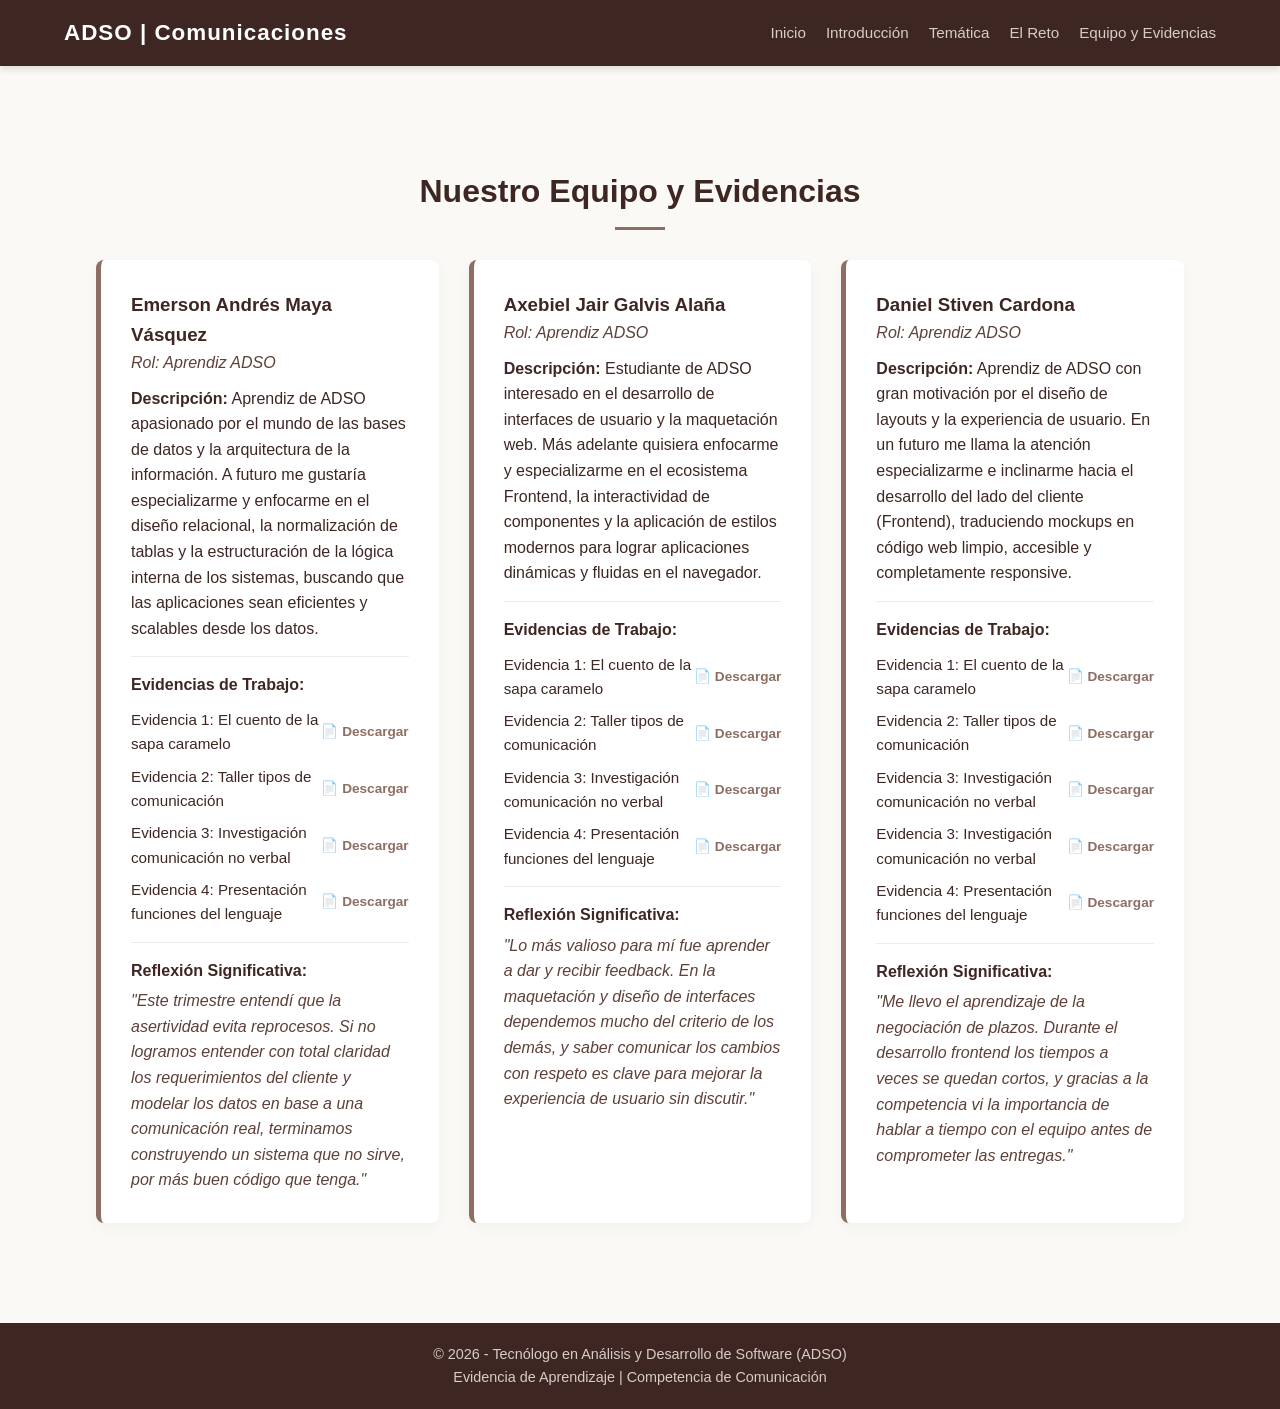
==== equipo_evidencias.html @ 459ed308 "primer commit" ====
<!DOCTYPE html>
<html lang="es">
<head>
    <meta charset="UTF-8">
    <meta name="viewport" content="width=device-width, initial-scale=1.0">
    <title>Equipo y Evidencias</title>
    <link rel="stylesheet" href="estilos.css">
</head>
<body>

    <header>
        <div class="nav-container">
            <div class="logo">ADSO | Comunicaciones</div>
            <nav>
                <ul>
                    <li><a href="index.html">Inicio</a></li>
                    <li><a href="introduccion.html">Introducción</a></li>
                    <li><a href="tematica.html">Temática</a></li>
                    <li><a href="reto.html">El Reto</a></li>
                    <li><a href="equipo_evidencias.html">Equipo y Evidencias</a></li>
                </ul>
            </nav>
        </div>
    </header>

    <div class="container">
        <section id="equipo" style="border: none;">
            <h2>Nuestro Equipo y Evidencias</h2>
            <div class="grid-equipo">
                
                <div class="card">
                    <h3>Emerson Andrés Maya Vásquez</h3>
                    <p class="rol-tag">Rol: Aprendiz ADSO</p>
                    <p><strong>Descripción:</strong> Aprendiz de ADSO apasionado por el mundo de las bases de datos y la arquitectura de la información. A futuro me gustaría especializarme y enfocarme en el diseño relacional, la normalización de tablas y la estructuración de la lógica interna de los sistemas, buscando que las aplicaciones sean eficientes y scalables desde los datos.</p>
                    
                    <hr class="divisor">
                    <p><strong>Evidencias de Trabajo:</strong></p>
                    <ul class="lista-evidencias">
                        <li>
                            <span>Evidencia 1: El cuento de la sapa caramelo</span>
                            <a href="Trabajos_Emerson/CUENTO_SAPA_CARAMELO.jpg" class="evidencia-link" download="Cuento_Sapa_Caramelo.jpg">📄 Descargar</a>
                        </li>
                        <li>
                            <span>Evidencia 2: Taller tipos de comunicación</span>
                            <a href="Trabajos_Emerson/actividadParejas1.pdf" class="evidencia-link" download="Taller_Tipos_Comunicacion.pdf">📄 Descargar</a>
                        </li>
                        <li>
                            <span>Evidencia 3: Investigación comunicación no verbal</span>
                            <a href="Trabajos_Emerson/COMUNICACIÓN_NO_VERBAL.docx" class="evidencia-link" download="Investigacion_Comunicacion_No_Verbal.docx">📄 Descargar</a>
                        </li>
                        <li>
                            <span>Evidencia 4: Presentación funciones del lenguaje</span>
                            <a href="Trabajos_Emerson/Técnicas_de_Comunicación_Asertiva.pdf" class="evidencia-link" download="Presentacion_Funciones_Lenguaje.docx">📄 Descargar</a>
                        </li>
                    </ul>
                    
                    <hr class="divisor">
                    <p><strong>Reflexión Significativa:</strong></p>
                    <p class="reflexion-texto">"Este trimestre entendí que la asertividad evita reprocesos. Si no logramos entender con total claridad los requerimientos del cliente y modelar los datos en base a una comunicación real, terminamos construyendo un sistema que no sirve, por más buen código que tenga."</p>
                </div>

                <div class="card">
                    <h3>Axebiel Jair Galvis Alaña</h3>
                    <p class="rol-tag">Rol: Aprendiz ADSO</p>
                    <p><strong>Descripción:</strong> Estudiante de ADSO interesado en el desarrollo de interfaces de usuario y la maquetación web. Más adelante quisiera enfocarme y especializarme en el ecosistema Frontend, la interactividad de componentes y la aplicación de estilos modernos para lograr aplicaciones dinámicas y fluidas en el navegador.</p>
                    
                    <hr class="divisor">
                    <p><strong>Evidencias de Trabajo:</strong></p>
                    <ul class="lista-evidencias">
                        <li>
                            <span>Evidencia 1: El cuento de la sapa caramelo</span>
                            <a href="Trabajos_Axebiel/Cuento_sapa.jpeg" class="evidencia-link" download="Cuento_Sapa_Caramelo_Axebiel.jpg">📄 Descargar</a>
                        </li>
                        <li>
                            <span>Evidencia 2: Taller tipos de comunicación</span>
                            <a href="Trabajos_Axebiel/TALLER_DE_COMUNICACIÓN_ASERTIVA.docx" class="evidencia-link" download="Taller_Tipos_Comunicacion_Axebiel.pdf">📄 Descargar</a>
                        </li>
                        <li>
                            <span>Evidencia 3: Investigación comunicación no verbal</span>
                            <a href="Trabajos_Axebiel/Document_12.docx" class="evidencia-link" download="Investigacion_No_Verbal_Axebiel.docx">📄 Descargar</a>
                        </li>
                        <li>
                            <span>Evidencia 4: Presentación funciones del lenguaje</span>
                            <a href="Trabajos_Axebiel/Funcion_Apelativa.pptx" class="evidencia-link" download="Funciones_Lenguaje_Axebiel.docx">📄 Descargar</a>
                        </li>
                    </ul>
                    
                    <hr class="divisor">
                    <p><strong>Reflexión Significativa:</strong></p>
                    <p class="reflexion-texto">"Lo más valioso para mí fue aprender a dar y recibir feedback. En la maquetación y diseño de interfaces dependemos mucho del criterio de los demás, y saber comunicar los cambios con respeto es clave para mejorar la experiencia de usuario sin discutir."</p>
                </div>

                <div class="card">
                    <h3>Daniel Stiven Cardona</h3>
                    <p class="rol-tag">Rol: Aprendiz ADSO</p>
                    <p><strong>Descripción:</strong> Aprendiz de ADSO con gran motivación por el diseño de layouts y la experiencia de usuario. En un futuro me llama la atención especializarme e inclinarme hacia el desarrollo del lado del cliente (Frontend), traduciendo mockups en código web limpio, accesible y completamente responsive.</p>
                    
                    <hr class="divisor">
                    <p><strong>Evidencias de Trabajo:</strong></p>
                    <ul class="lista-evidencias">
                        <li>
                            <span>Evidencia 1: El cuento de la sapa caramelo</span>
                            <a href="Trabajos_Daniel/sapa_caramelo.jpeg" class="evidencia-link" download="Cuento_Sapa_Caramelo_Daniel.jpg">📄 Descargar</a>
                        </li>
                        <li>
                            <span>Evidencia 2: Taller tipos de comunicación</span>
                            <a href="Trabajos_Daniel/Taller_tipo_de_comunicación1.docx" class="evidencia-link" download="Taller_Tipos_Comunicacion_Daniel.pdf">📄 Descargar</a>
                        </li>
                        <li>
                            <span>Evidencia 3: Investigación comunicación no verbal</span>
                            <a href="Trabajos_Daniel/Proxemia individual.docx" class="evidencia-link" download="Investigacion_No_Verbal_Daniel.docx">📄 Descargar</a>
                        </li>
                        <li>
                            <span>Evidencia 3: Investigación comunicación no verbal</span>
                            <a href="Trabajos_Daniel/Proxemia.docx" class="evidencia-link" download="Investigacion_No_Verbal_Daniel.docx">📄 Descargar</a>
                        </li>
                        <li>
                            <span>Evidencia 4: Presentación funciones del lenguaje</span>
                            <a href="Trabajos_Emerson/Técnicas_de_Comunicación_Asertiva.pdf" class="evidencia-link" download="Funciones_Lenguaje_Daniel.docx">📄 Descargar</a>
                        </li>
                    </ul>
                    
                    <hr class="divisor">
                    <p><strong>Reflexión Significativa:</strong></p>
                    <p class="reflexion-texto">"Me llevo el aprendizaje de la negociación de plazos. Durante el desarrollo frontend los tiempos a veces se quedan cortos, y gracias a la competencia vi la importancia de hablar a tiempo con el equipo antes de comprometer las entregas."</p>
                </div>

            </div>
        </section>
    </div>

    <footer>
        <p>© 2026 - Tecnólogo en Análisis y Desarrollo de Software (ADSO)</p>
        <p>Evidencia de Aprendizaje | Competencia de Comunicación</p>
    </footer>

</body>
</html>
---- estilos.css ----
/* --- VARIABLES DE DISEÑO (Paleta Café / Chocolate / Crema) --- */
:root {
    --bg-principal: #fbf9f6;
    --bg-tarjetas: #ffffff;
    --texto-principal: #3e2723;
    --texto-secundario: #5d4037;
    --color-acento: #8d6e63;
    --color-acento-claro: #d7ccc8;
    --borde: #efebe9;
}

/* --- ESTILOS GENERALES --- */
* {
    box-sizing: border-box;
    margin: 0;
    padding: 0;
    font-family: 'Segoe UI', Tahoma, Geneva, Verdana, sans-serif;
}

body {
    background-color: var(--bg-principal);
    color: var(--texto-principal);
    line-height: 1.6;
}

.container {
    width: 85%;
    max-width: 1200px;
    margin: 0 auto;
    padding: 40px 0;
}

/* --- HEADER & NAVEGACIÓN --- */
header {
    background-color: var(--texto-principal);
    color: #ffffff;
    position: sticky;
    top: 0;
    z-index: 1000;
    box-shadow: 0 4px 6px rgba(0,0,0,0.1);
}

.nav-container {
    display: flex;
    justify-content: space-between;
    align-items: center;
    padding: 15px 5%;
}

.logo {
    font-size: 1.4rem;
    font-weight: bold;
    letter-spacing: 1px;
}

nav ul {
    display: flex;
    list-style: none;
}

nav ul li {
    margin-left: 20px;
}

nav ul li a {
    color: var(--color-acento-claro);
    text-decoration: none;
    font-size: 0.95rem;
    transition: color 0.3s;
}

nav ul li a:hover {
    color: #ffffff;
}

/* --- SECCIÓN HERO (INICIO) --- */
.hero {
    background: linear-gradient(135deg, #3e2723 0%, #5d4037 100%);
    color: white;
    text-align: center;
    padding: 100px 20px;
}

.hero h1 {
    font-size: 2.5rem;
    margin-bottom: 15px;
}

.hero p {
    font-size: 1.2rem;
    color: var(--color-acento-claro);
    max-width: 800px;
    margin: 0 auto 10px;
}

.sub-hero-tag {
    display: inline-block;
    background-color: rgba(255, 255, 255, 0.1);
    padding: 5px 15px;
    border-radius: 20px;
    font-size: 0.9rem;
    color: #ffffff;
    border: 1px solid rgba(255, 255, 255, 0.2);
}

/* --- SECCIONES REUTILIZABLES --- */
section {
    padding: 60px 0;
    border-bottom: 1px solid var(--borde);
}

h2 {
    font-size: 2rem;
    color: var(--texto-principal);
    margin-bottom: 30px;
    text-align: center;
    position: relative;
}

h2::after {
    content: '';
    display: block;
    width: 50px;
    height: 3px;
    background-color: var(--color-acento);
    margin: 10px auto 0;
}

/* --- GRID Y TARJETAS --- */
.grid-2 {
    display: grid;
    grid-template-columns: repeat(auto-fit, minmax(300px, 1fr));
    gap: 30px;
    margin-top: 20px;
}

.grid-equipo {
    display: grid;
    grid-template-columns: repeat(auto-fit, minmax(320px, 1fr));
    gap: 30px;
    margin-top: 20px;
}

.card {
    background-color: var(--bg-tarjetas);
    padding: 30px;
    border-radius: 8px;
    box-shadow: 0 4px 15px rgba(0, 0, 0, 0.04);
    border-left: 5px solid var(--color-acento);
}

.card ul {
    margin-left: 20px;
    margin-top: 10px;
}

.rol-tag {
    color: var(--texto-secundario);
    font-style: italic;
    margin-bottom: 10px;
}

.divisor {
    margin: 15px 0;
    border: 0;
    border-top: 1px solid var(--borde);
}

/* --- LISTADO DE EVIDENCIAS --- */
.lista-evidencias {
    list-style: none !important;
    margin-left: 0 !important;
    margin-top: 10px;
}

.lista-evidencias li {
    display: flex;
    justify-content: space-between;
    align-items: center;
    margin-bottom: 8px;
    font-size: 0.95rem;
}

/* --- ELEMENTOS DE TEXTO ESPECÍFICOS --- */
blockquote {
    background-color: var(--color-acento-claro);
    color: var(--texto-principal);
    padding: 20px;
    border-left: 5px solid var(--color-acento);
    font-style: italic;
    border-radius: 4px;
    margin: 20px 0;
}

.evidencia-link {
    color: var(--color-acento);
    font-weight: bold;
    text-decoration: none;
    font-size: 0.85rem;
    white-space: nowrap;
}

.evidencia-link:hover {
    text-decoration: underline;
}

.reflexion-texto {
    font-style: italic;
    color: var(--texto-secundario);
    margin-top: 5px;
}

/* --- FOOTER --- */
footer {
    background-color: var(--texto-principal);
    color: var(--color-acento-claro);
    text-align: center;
    padding: 20px;
    font-size: 0.9rem;
}

/* --- RESPONSIVE DESIGN --- */
@media (max-width: 768px) {
    .nav-container { 
        flex-direction: column; 
        gap: 10px; 
    }
    nav ul { 
        flex-wrap: wrap; 
        justify-content: center; 
    }
    nav ul li { 
        margin: 5px 10px; 
    }
    .hero h1 { 
        font-size: 2rem; 
    }
    .lista-evidencias li {
        flex-direction: column;
        align-items: flex-start;
        gap: 2px;
        margin-bottom: 12px;
    }
}
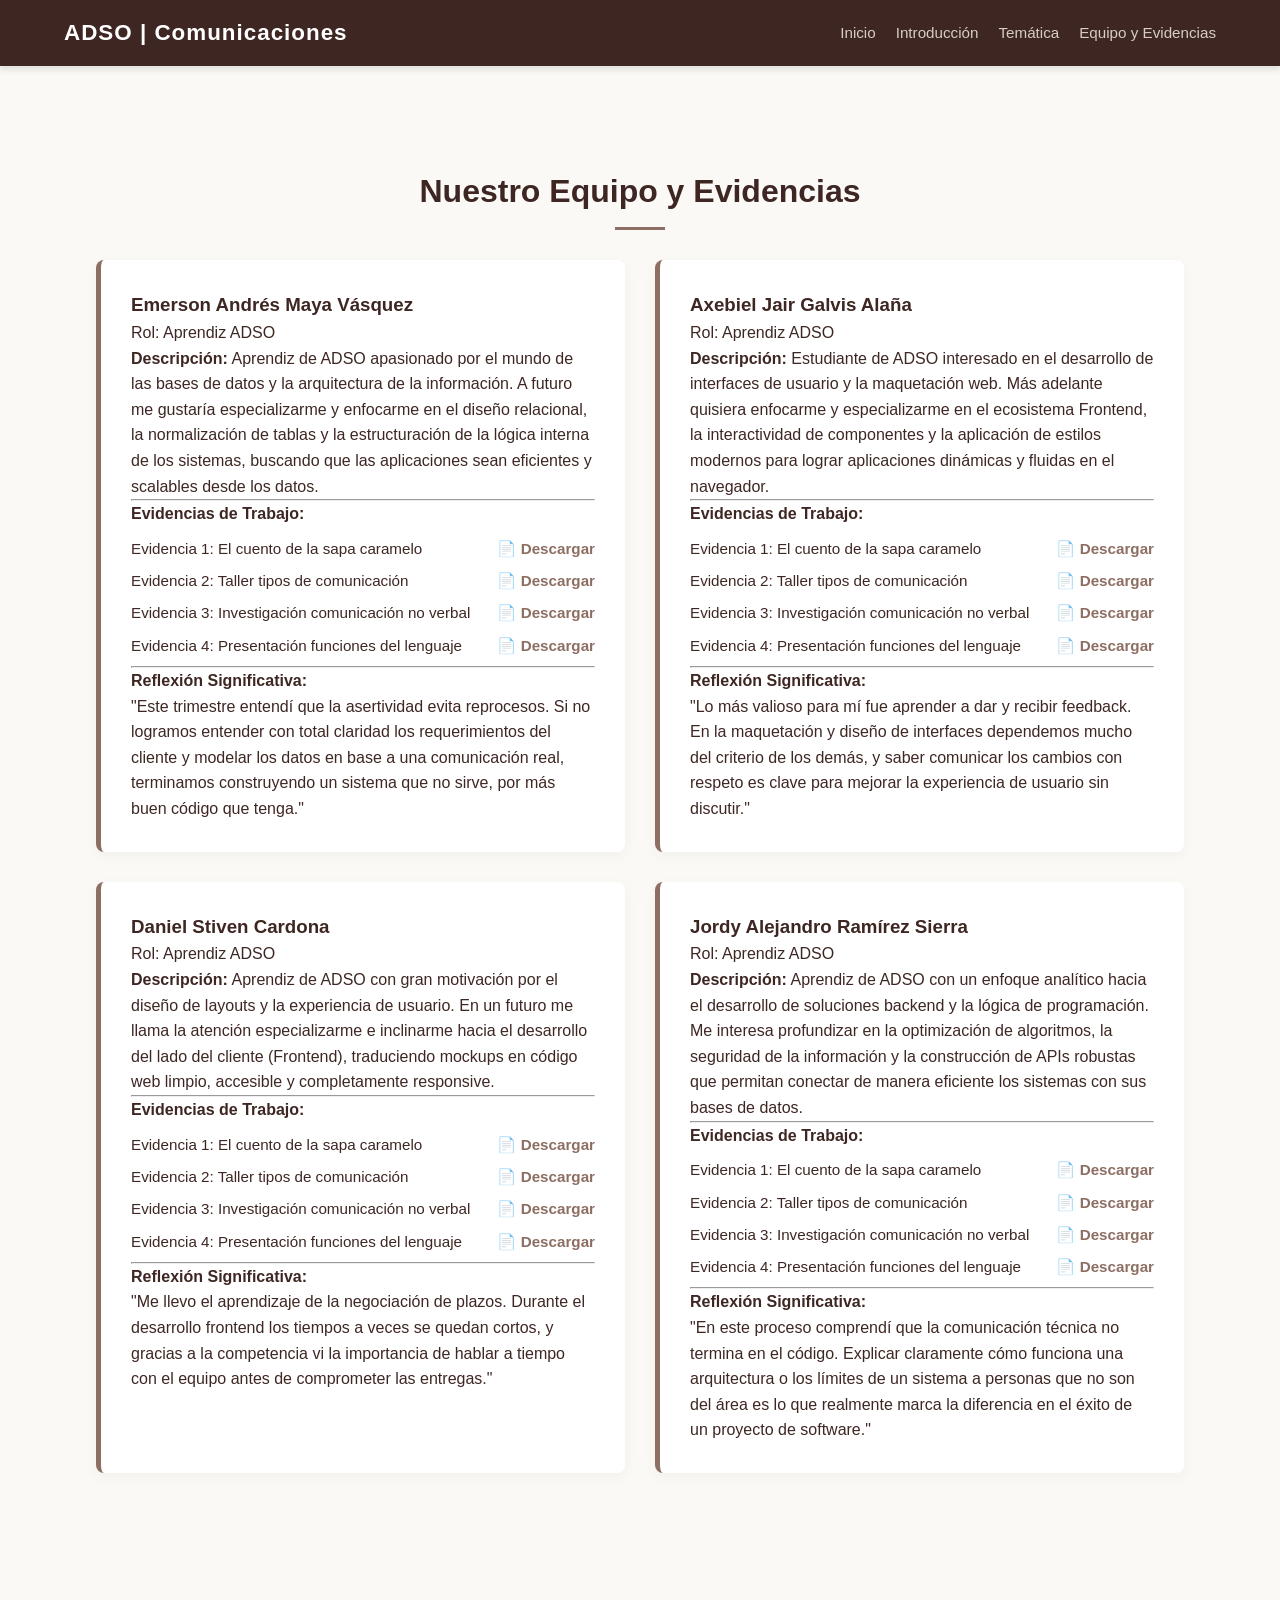
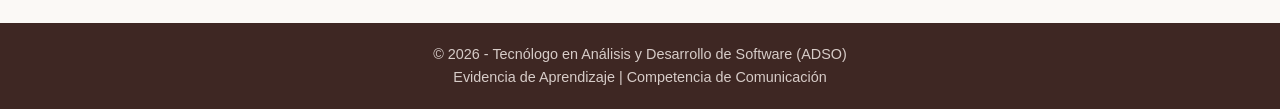
==== commit d826f874: "Mejora de diseño en todas las páginas, eliminación de reto.html y adición de carpeta Trabajos_Jordy" ====
--- a/equipo_evidencias.html
+++ b/equipo_evidencias.html
@@ -16,7 +16,6 @@
                     <li><a href="index.html">Inicio</a></li>
                     <li><a href="introduccion.html">Introducción</a></li>
                     <li><a href="tematica.html">Temática</a></li>
-                    <li><a href="reto.html">El Reto</a></li>
                     <li><a href="equipo_evidencias.html">Equipo y Evidencias</a></li>
                 </ul>
             </nav>
@@ -36,22 +35,10 @@
                     <hr class="divisor">
                     <p><strong>Evidencias de Trabajo:</strong></p>
                     <ul class="lista-evidencias">
-                        <li>
-                            <span>Evidencia 1: El cuento de la sapa caramelo</span>
-                            <a href="Trabajos_Emerson/CUENTO_SAPA_CARAMELO.jpg" class="evidencia-link" download="Cuento_Sapa_Caramelo.jpg">📄 Descargar</a>
-                        </li>
-                        <li>
-                            <span>Evidencia 2: Taller tipos de comunicación</span>
-                            <a href="Trabajos_Emerson/actividadParejas1.pdf" class="evidencia-link" download="Taller_Tipos_Comunicacion.pdf">📄 Descargar</a>
-                        </li>
-                        <li>
-                            <span>Evidencia 3: Investigación comunicación no verbal</span>
-                            <a href="Trabajos_Emerson/COMUNICACIÓN_NO_VERBAL.docx" class="evidencia-link" download="Investigacion_Comunicacion_No_Verbal.docx">📄 Descargar</a>
-                        </li>
-                        <li>
-                            <span>Evidencia 4: Presentación funciones del lenguaje</span>
-                            <a href="Trabajos_Emerson/Técnicas_de_Comunicación_Asertiva.pdf" class="evidencia-link" download="Presentacion_Funciones_Lenguaje.docx">📄 Descargar</a>
-                        </li>
+                        <li><span>Evidencia 1: El cuento de la sapa caramelo</span> <a href="Trabajos_Emerson/CUENTO_SAPA_CARAMELO.jpg" class="evidencia-link" download="Cuento_Sapa_Caramelo.jpg">📄 Descargar</a></li>
+                        <li><span>Evidencia 2: Taller tipos de comunicación</span> <a href="Trabajos_Emerson/actividadParejas1.pdf" class="evidencia-link" download="Taller_Tipos_Comunicacion.pdf">📄 Descargar</a></li>
+                        <li><span>Evidencia 3: Investigación comunicación no verbal</span> <a href="Trabajos_Emerson/COMUNICACIÓN_NO_VERBAL.docx" class="evidencia-link" download="Investigacion_Comunicacion_No_Verbal.docx">📄 Descargar</a></li>
+                        <li><span>Evidencia 4: Presentación funciones del lenguaje</span> <a href="Trabajos_Emerson/Técnicas_de_Comunicación_Asertiva.pdf" class="evidencia-link" download="Presentacion_Funciones_Lenguaje.docx">📄 Descargar</a></li>
                     </ul>
                     
                     <hr class="divisor">
@@ -67,22 +54,10 @@
                     <hr class="divisor">
                     <p><strong>Evidencias de Trabajo:</strong></p>
                     <ul class="lista-evidencias">
-                        <li>
-                            <span>Evidencia 1: El cuento de la sapa caramelo</span>
-                            <a href="Trabajos_Axebiel/Cuento_sapa.jpeg" class="evidencia-link" download="Cuento_Sapa_Caramelo_Axebiel.jpg">📄 Descargar</a>
-                        </li>
-                        <li>
-                            <span>Evidencia 2: Taller tipos de comunicación</span>
-                            <a href="Trabajos_Axebiel/TALLER_DE_COMUNICACIÓN_ASERTIVA.docx" class="evidencia-link" download="Taller_Tipos_Comunicacion_Axebiel.pdf">📄 Descargar</a>
-                        </li>
-                        <li>
-                            <span>Evidencia 3: Investigación comunicación no verbal</span>
-                            <a href="Trabajos_Axebiel/Document_12.docx" class="evidencia-link" download="Investigacion_No_Verbal_Axebiel.docx">📄 Descargar</a>
-                        </li>
-                        <li>
-                            <span>Evidencia 4: Presentación funciones del lenguaje</span>
-                            <a href="Trabajos_Axebiel/Funcion_Apelativa.pptx" class="evidencia-link" download="Funciones_Lenguaje_Axebiel.docx">📄 Descargar</a>
-                        </li>
+                        <li><span>Evidencia 1: El cuento de la sapa caramelo</span> <a href="Trabajos_Axebiel/Cuento_sapa.jpeg" class="evidencia-link" download="Cuento_Sapa_Caramelo_Axebiel.jpg">📄 Descargar</a></li>
+                        <li><span>Evidencia 2: Taller tipos de comunicación</span> <a href="Trabajos_Axebiel/TALLER_DE_COMUNICACIÓN_ASERTIVA.docx" class="evidencia-link" download="Taller_Tipos_Comunicacion_Axebiel.pdf">📄 Descargar</a></li>
+                        <li><span>Evidencia 3: Investigación comunicación no verbal</span> <a href="Trabajos_Axebiel/Document_12.docx" class="evidencia-link" download="Investigacion_No_Verbal_Axebiel.docx">📄 Descargar</a></li>
+                        <li><span>Evidencia 4: Presentación funciones del lenguaje</span> <a href="Trabajos_Axebiel/Funcion_Apelativa.pptx" class="evidencia-link" download="Funciones_Lenguaje_Axebiel.docx">📄 Descargar</a></li>
                     </ul>
                     
                     <hr class="divisor">
@@ -98,31 +73,34 @@
                     <hr class="divisor">
                     <p><strong>Evidencias de Trabajo:</strong></p>
                     <ul class="lista-evidencias">
-                        <li>
-                            <span>Evidencia 1: El cuento de la sapa caramelo</span>
-                            <a href="Trabajos_Daniel/sapa_caramelo.jpeg" class="evidencia-link" download="Cuento_Sapa_Caramelo_Daniel.jpg">📄 Descargar</a>
-                        </li>
-                        <li>
-                            <span>Evidencia 2: Taller tipos de comunicación</span>
-                            <a href="Trabajos_Daniel/Taller_tipo_de_comunicación1.docx" class="evidencia-link" download="Taller_Tipos_Comunicacion_Daniel.pdf">📄 Descargar</a>
-                        </li>
-                        <li>
-                            <span>Evidencia 3: Investigación comunicación no verbal</span>
-                            <a href="Trabajos_Daniel/Proxemia individual.docx" class="evidencia-link" download="Investigacion_No_Verbal_Daniel.docx">📄 Descargar</a>
-                        </li>
-                        <li>
-                            <span>Evidencia 3: Investigación comunicación no verbal</span>
-                            <a href="Trabajos_Daniel/Proxemia.docx" class="evidencia-link" download="Investigacion_No_Verbal_Daniel.docx">📄 Descargar</a>
-                        </li>
-                        <li>
-                            <span>Evidencia 4: Presentación funciones del lenguaje</span>
-                            <a href="Trabajos_Emerson/Técnicas_de_Comunicación_Asertiva.pdf" class="evidencia-link" download="Funciones_Lenguaje_Daniel.docx">📄 Descargar</a>
-                        </li>
+                        <li><span>Evidencia 1: El cuento de la sapa caramelo</span> <a href="Trabajos_Daniel/sapa_caramelo.jpeg" class="evidencia-link" download="Cuento_Sapa_Caramelo_Daniel.jpg">📄 Descargar</a></li>
+                        <li><span>Evidencia 2: Taller tipos de comunicación</span> <a href="Trabajos_Daniel/Taller_tipo_de_comunicación1.docx" class="evidencia-link" download="Taller_Tipos_Comunicacion_Daniel.pdf">📄 Descargar</a></li>
+                        <li><span>Evidencia 3: Investigación comunicación no verbal</span> <a href="Trabajos_Daniel/Proxemia individual.docx" class="evidencia-link" download="Investigacion_No_Verbal_Daniel.docx">📄 Descargar</a></li>
+                        <li><span>Evidencia 4: Presentación funciones del lenguaje</span> <a href="Trabajos_Emerson/Técnicas_de_Comunicación_Asertiva.pdf" class="evidencia-link" download="Funciones_Lenguaje_Daniel.docx">📄 Descargar</a></li>
                     </ul>
                     
                     <hr class="divisor">
                     <p><strong>Reflexión Significativa:</strong></p>
                     <p class="reflexion-texto">"Me llevo el aprendizaje de la negociación de plazos. Durante el desarrollo frontend los tiempos a veces se quedan cortos, y gracias a la competencia vi la importancia de hablar a tiempo con el equipo antes de comprometer las entregas."</p>
+                </div>
+
+                <div class="card">
+                    <h3>Jordy Alejandro Ramírez Sierra</h3>
+                    <p class="rol-tag">Rol: Aprendiz ADSO</p>
+                    <p><strong>Descripción:</strong> Aprendiz de ADSO con un enfoque analítico hacia el desarrollo de soluciones backend y la lógica de programación. Me interesa profundizar en la optimización de algoritmos, la seguridad de la información y la construcción de APIs robustas que permitan conectar de manera eficiente los sistemas con sus bases de datos.</p>
+                    
+                    <hr class="divisor">
+                    <p><strong>Evidencias de Trabajo:</strong></p>
+                    <ul class="lista-evidencias">
+                        <li><span>Evidencia 1: El cuento de la sapa caramelo</span> <a href="Trabajos_Jordy/Sapa Caramelo.png" class="evidencia-link" download="Cuento_Sapa_Caramelo_Jordy.jpg">📄 Descargar</a></li>
+                        <li><span>Evidencia 2: Taller tipos de comunicación</span> <a href="Trabajos_Jordy/Actividad Parejas - Emily - Jordy.docx" class="evidencia-link" download="Taller_Tipos_Comunicacion_Jordy.pdf">📄 Descargar</a></li>
+                        <li><span>Evidencia 3: Investigación comunicación no verbal</span> <a href="Trabajos_Jordy/COMUNICACIÓN_NO_VERBAL.docx" class="evidencia-link" download="Investigacion_No_Verbal_Jordy.docx">📄 Descargar</a></li>
+                        <li><span>Evidencia 4: Presentación funciones del lenguaje</span> <a href="Trabajos_Jordy/Apelativa.pptx" class="evidencia-link" download="Presentacion_Funciones_Lenguaje_Jordy.pdf">📄 Descargar</a></li>
+                    </ul>
+                    
+                    <hr class="divisor">
+                    <p><strong>Reflexión Significativa:</strong></p>
+                    <p class="reflexion-texto">"En este proceso comprendí que la comunicación técnica no termina en el código. Explicar claramente cómo funciona una arquitectura o los límites de un sistema a personas que no son del área es lo que realmente marca la diferencia en el éxito de un proyecto de software."</p>
                 </div>
 
             </div>
--- a/estilos.css
+++ b/estilos.css
@@ -7,238 +7,76 @@
     --color-acento: #8d6e63;
     --color-acento-claro: #d7ccc8;
     --borde: #efebe9;
+    /* Colores temáticos */
+    --asertiva: #4caf50;
+    --pasiva: #ffc107;
+    --agresiva: #f44336;
 }
 
 /* --- ESTILOS GENERALES --- */
-* {
-    box-sizing: border-box;
-    margin: 0;
-    padding: 0;
-    font-family: 'Segoe UI', Tahoma, Geneva, Verdana, sans-serif;
-}
+* { box-sizing: border-box; margin: 0; padding: 0; font-family: 'Segoe UI', Tahoma, Geneva, Verdana, sans-serif; }
 
-body {
-    background-color: var(--bg-principal);
-    color: var(--texto-principal);
-    line-height: 1.6;
-}
+body { background-color: var(--bg-principal); color: var(--texto-principal); line-height: 1.6; }
 
-.container {
-    width: 85%;
-    max-width: 1200px;
-    margin: 0 auto;
-    padding: 40px 0;
-}
+.container { width: 85%; max-width: 1200px; margin: 0 auto; padding: 40px 0; }
 
 /* --- HEADER & NAVEGACIÓN --- */
-header {
-    background-color: var(--texto-principal);
-    color: #ffffff;
-    position: sticky;
-    top: 0;
-    z-index: 1000;
-    box-shadow: 0 4px 6px rgba(0,0,0,0.1);
-}
+header { background-color: var(--texto-principal); color: #ffffff; position: sticky; top: 0; z-index: 1000; box-shadow: 0 4px 6px rgba(0,0,0,0.1); }
+.nav-container { display: flex; justify-content: space-between; align-items: center; padding: 15px 5%; }
+.logo { font-size: 1.4rem; font-weight: bold; letter-spacing: 1px; }
+nav ul { display: flex; list-style: none; }
+nav ul li { margin-left: 20px; }
+nav ul li a { color: var(--color-acento-claro); text-decoration: none; font-size: 0.95rem; transition: color 0.3s; }
+nav ul li a:hover { color: #ffffff; }
 
-.nav-container {
-    display: flex;
-    justify-content: space-between;
-    align-items: center;
-    padding: 15px 5%;
-}
-
-.logo {
-    font-size: 1.4rem;
-    font-weight: bold;
-    letter-spacing: 1px;
-}
-
-nav ul {
-    display: flex;
-    list-style: none;
-}
-
-nav ul li {
-    margin-left: 20px;
-}
-
-nav ul li a {
-    color: var(--color-acento-claro);
-    text-decoration: none;
-    font-size: 0.95rem;
-    transition: color 0.3s;
-}
-
-nav ul li a:hover {
-    color: #ffffff;
-}
-
-/* --- SECCIÓN HERO (INICIO) --- */
-.hero {
-    background: linear-gradient(135deg, #3e2723 0%, #5d4037 100%);
-    color: white;
-    text-align: center;
-    padding: 100px 20px;
-}
-
-.hero h1 {
-    font-size: 2.5rem;
-    margin-bottom: 15px;
-}
-
-.hero p {
-    font-size: 1.2rem;
-    color: var(--color-acento-claro);
-    max-width: 800px;
-    margin: 0 auto 10px;
-}
-
-.sub-hero-tag {
-    display: inline-block;
-    background-color: rgba(255, 255, 255, 0.1);
-    padding: 5px 15px;
-    border-radius: 20px;
-    font-size: 0.9rem;
-    color: #ffffff;
-    border: 1px solid rgba(255, 255, 255, 0.2);
-}
+/* --- SECCIÓN HERO --- */
+.hero { background: linear-gradient(135deg, #3e2723 0%, #5d4037 100%); color: white; text-align: center; padding: 80px 20px; }
+.hero h1 { font-size: 3rem; margin-bottom: 15px; line-height: 1.2; }
+.hero p { font-size: 1.2rem; color: var(--color-acento-claro); max-width: 700px; margin: 0 auto 15px; }
+.sub-hero-tag { display: inline-block; background-color: rgba(255, 255, 255, 0.1); padding: 5px 15px; border-radius: 20px; font-size: 0.9rem; border: 1px solid rgba(255, 255, 255, 0.2); }
+.boton-hero { display: inline-block; padding: 12px 30px; background-color: var(--color-acento-claro); color: var(--texto-principal); text-decoration: none; font-weight: bold; border-radius: 5px; transition: all 0.3s ease; margin-top: 20px; }
+.boton-hero:hover { background-color: white; transform: translateY(-3px); box-shadow: 0 5px 15px rgba(0,0,0,0.2); }
 
 /* --- SECCIONES REUTILIZABLES --- */
-section {
-    padding: 60px 0;
-    border-bottom: 1px solid var(--borde);
-}
+section { padding: 60px 0; border-bottom: 1px solid var(--borde); }
+h2 { font-size: 2rem; color: var(--texto-principal); margin-bottom: 30px; text-align: center; position: relative; }
+h2::after { content: ''; display: block; width: 50px; height: 3px; background-color: var(--color-acento); margin: 10px auto 0; }
 
-h2 {
-    font-size: 2rem;
-    color: var(--texto-principal);
-    margin-bottom: 30px;
-    text-align: center;
-    position: relative;
-}
+/* --- PILARES (INICIO) --- */
+.grid-pilares { display: grid; grid-template-columns: repeat(auto-fit, minmax(250px, 1fr)); gap: 20px; margin-top: 30px; }
+.card-pilar { background: white; padding: 25px; border-radius: 10px; border-top: 5px solid var(--color-acento); box-shadow: 0 4px 10px rgba(0,0,0,0.05); transition: transform 0.3s; }
+.card-pilar:hover { transform: translateY(-10px); }
 
-h2::after {
-    content: '';
-    display: block;
-    width: 50px;
-    height: 3px;
-    background-color: var(--color-acento);
-    margin: 10px auto 0;
-}
+/* --- INTRODUCCIÓN --- */
+.intro-content { text-align: left; max-width: 800px; margin: 0 auto; }
+.destacado { background: var(--color-acento-claro); padding: 30px; border-left: 5px solid var(--color-acento); font-size: 1.5rem; font-weight: bold; margin: 40px 0; border-radius: 0 10px 10px 0; font-style: italic; }
 
-/* --- GRID Y TARJETAS --- */
-.grid-2 {
-    display: grid;
-    grid-template-columns: repeat(auto-fit, minmax(300px, 1fr));
-    gap: 30px;
-    margin-top: 20px;
-}
+/* --- TEMÁTICA (CARDS SEMÁFORO) --- */
+.grid-tematica { display: grid; grid-template-columns: repeat(auto-fit, minmax(300px, 1fr)); gap: 30px; margin-top: 20px; }
+.card-tematica { background: white; padding: 30px; border-radius: 12px; box-shadow: 0 5px 15px rgba(0,0,0,0.05); border-top: 8px solid var(--color-acento); transition: transform 0.3s; }
+.card-tematica:hover { transform: translateY(-10px); }
+.tipo-asertiva { border-top-color: var(--asertiva); }
+.tipo-pasiva { border-top-color: var(--pasiva); }
+.tipo-agresiva { border-top-color: var(--agresiva); }
 
-.grid-equipo {
-    display: grid;
-    grid-template-columns: repeat(auto-fit, minmax(320px, 1fr));
-    gap: 30px;
-    margin-top: 20px;
-}
+/* --- EQUIPO Y EVIDENCIAS --- */
+.grid-equipo { display: grid; grid-template-columns: 1fr; gap: 30px; margin-top: 20px; }
+@media (min-width: 768px) { .grid-equipo { grid-template-columns: repeat(2, 1fr); } }
+.card { background-color: var(--bg-tarjetas); padding: 30px; border-radius: 8px; box-shadow: 0 4px 15px rgba(0, 0, 0, 0.04); border-left: 5px solid var(--color-acento); }
 
-.card {
-    background-color: var(--bg-tarjetas);
-    padding: 30px;
-    border-radius: 8px;
-    box-shadow: 0 4px 15px rgba(0, 0, 0, 0.04);
-    border-left: 5px solid var(--color-acento);
-}
-
-.card ul {
-    margin-left: 20px;
-    margin-top: 10px;
-}
-
-.rol-tag {
-    color: var(--texto-secundario);
-    font-style: italic;
-    margin-bottom: 10px;
-}
-
-.divisor {
-    margin: 15px 0;
-    border: 0;
-    border-top: 1px solid var(--borde);
-}
-
-/* --- LISTADO DE EVIDENCIAS --- */
-.lista-evidencias {
-    list-style: none !important;
-    margin-left: 0 !important;
-    margin-top: 10px;
-}
-
-.lista-evidencias li {
-    display: flex;
-    justify-content: space-between;
-    align-items: center;
-    margin-bottom: 8px;
-    font-size: 0.95rem;
-}
-
-/* --- ELEMENTOS DE TEXTO ESPECÍFICOS --- */
-blockquote {
-    background-color: var(--color-acento-claro);
-    color: var(--texto-principal);
-    padding: 20px;
-    border-left: 5px solid var(--color-acento);
-    font-style: italic;
-    border-radius: 4px;
-    margin: 20px 0;
-}
-
-.evidencia-link {
-    color: var(--color-acento);
-    font-weight: bold;
-    text-decoration: none;
-    font-size: 0.85rem;
-    white-space: nowrap;
-}
-
-.evidencia-link:hover {
-    text-decoration: underline;
-}
-
-.reflexion-texto {
-    font-style: italic;
-    color: var(--texto-secundario);
-    margin-top: 5px;
-}
+/* --- EVIDENCIAS --- */
+.lista-evidencias { list-style: none !important; margin-top: 10px; }
+.lista-evidencias li { display: flex; justify-content: space-between; align-items: center; margin-bottom: 8px; font-size: 0.95rem; }
+.evidencia-link { color: var(--color-acento); font-weight: bold; text-decoration: none; }
+.evidencia-link:hover { text-decoration: underline; }
 
 /* --- FOOTER --- */
-footer {
-    background-color: var(--texto-principal);
-    color: var(--color-acento-claro);
-    text-align: center;
-    padding: 20px;
-    font-size: 0.9rem;
-}
+footer { background-color: var(--texto-principal); color: var(--color-acento-claro); text-align: center; padding: 20px; font-size: 0.9rem; margin-top: 50px; }
 
-/* --- RESPONSIVE DESIGN --- */
+/* --- RESPONSIVE --- */
 @media (max-width: 768px) {
-    .nav-container { 
-        flex-direction: column; 
-        gap: 10px; 
-    }
-    nav ul { 
-        flex-wrap: wrap; 
-        justify-content: center; 
-    }
-    nav ul li { 
-        margin: 5px 10px; 
-    }
-    .hero h1 { 
-        font-size: 2rem; 
-    }
-    .lista-evidencias li {
-        flex-direction: column;
-        align-items: flex-start;
-        gap: 2px;
-        margin-bottom: 12px;
-    }
+    .nav-container { flex-direction: column; gap: 10px; }
+    nav ul { flex-wrap: wrap; justify-content: center; }
+    .hero h1 { font-size: 2rem; }
+    .destacado { font-size: 1.2rem; }
 }
